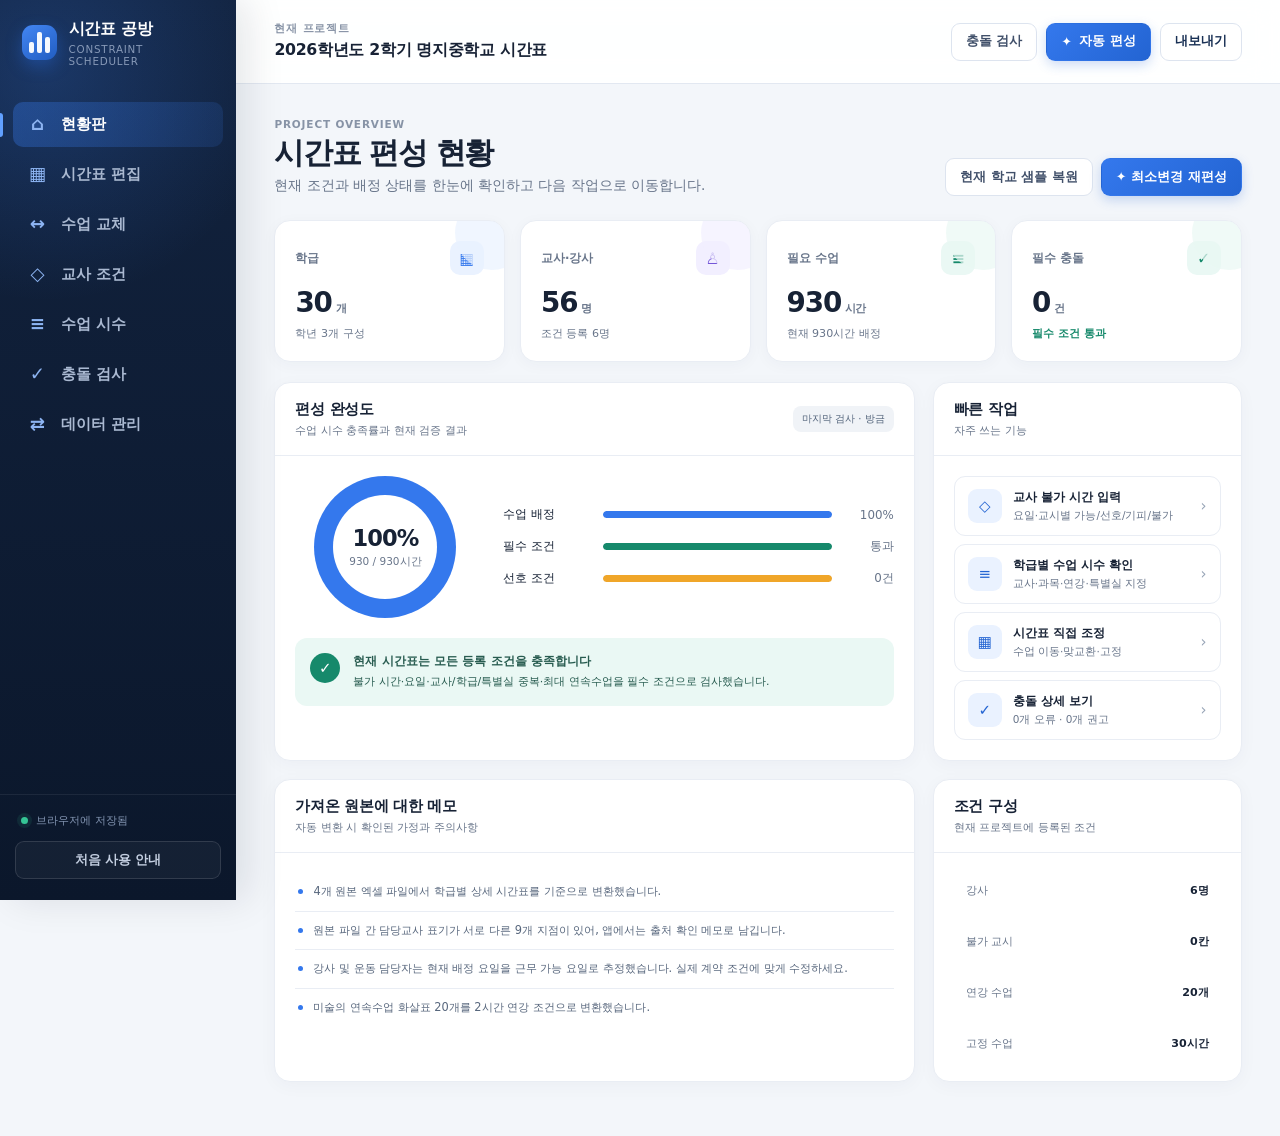
==== index.html @ 430f90cc "Add files via upload" ====
<!doctype html>
<html lang="ko">
<head>
  <meta charset="utf-8">
  <meta name="viewport" content="width=device-width, initial-scale=1">
  <meta name="theme-color" content="#12233f">
  <title>시간표 공방 · 제약 기반 학교 시간표</title>
  <link rel="stylesheet" href="styles.css">
</head>
<body>
  <div class="app-shell">
    <aside class="sidebar" id="sidebar">
      <div class="brand">
        <div class="brand-mark" aria-hidden="true"><span></span><span></span><span></span></div>
        <div><strong>시간표 공방</strong><small>Constraint Scheduler</small></div>
      </div>
      <nav class="nav" aria-label="주요 메뉴">
        <button class="nav-item is-active" data-view="dashboard"><span class="nav-icon">⌂</span><span>현황판</span></button>
        <button class="nav-item" data-view="timetable"><span class="nav-icon">▦</span><span>시간표 편집</span></button>
        <button class="nav-item" data-view="substitution"><span class="nav-icon">↔</span><span>수업 교체</span></button>
        <button class="nav-item" data-view="constraints"><span class="nav-icon">◇</span><span>교사 조건</span></button>
        <button class="nav-item" data-view="curriculum"><span class="nav-icon">≡</span><span>수업 시수</span></button>
        <button class="nav-item" data-view="validation"><span class="nav-icon">✓</span><span>충돌 검사</span><span class="nav-badge" id="nav-issue-badge">0</span></button>
        <button class="nav-item" data-view="data"><span class="nav-icon">⇄</span><span>데이터 관리</span></button>
      </nav>
      <div class="sidebar-foot">
        <div class="save-state"><span class="save-dot"></span><span id="save-label">브라우저에 저장됨</span></div>
        <button class="subtle-button full" id="help-button">처음 사용 안내</button>
      </div>
    </aside>

    <main class="main">
      <header class="topbar">
        <button class="icon-button mobile-menu" id="mobile-menu" aria-label="메뉴 열기">☰</button>
        <div class="project-heading">
          <span class="eyebrow">현재 프로젝트</span>
          <input id="project-name" class="project-name" value="시간표 프로젝트" aria-label="프로젝트 이름">
        </div>
        <div class="topbar-actions">
          <button class="subtle-button hide-mobile" id="validate-button">충돌 검사</button>
          <button class="primary-button" id="generate-button"><span>✦</span> 자동 편성</button>
          <button class="avatar-button" id="more-button" aria-label="빠른 내보내기">내보내기</button>
        </div>
      </header>

      <section id="view-root" class="view-root" aria-live="polite"></section>
    </main>
  </div>

  <div class="sidebar-scrim" id="sidebar-scrim"></div>
  <div class="toast-region" id="toast-region" aria-live="polite"></div>

  <dialog id="app-dialog" class="app-dialog">
    <form method="dialog" id="dialog-form">
      <div class="dialog-head">
        <div><span class="eyebrow" id="dialog-eyebrow">입력</span><h2 id="dialog-title">항목 추가</h2></div>
        <button class="icon-button" type="button" data-dialog-close aria-label="닫기">×</button>
      </div>
      <div class="dialog-body" id="dialog-body"></div>
      <div class="dialog-actions">
        <button class="subtle-button" type="button" data-dialog-close>취소</button>
        <button class="primary-button" id="dialog-submit" value="default">저장</button>
      </div>
    </form>
  </dialog>

  <input type="file" id="file-input" accept=".json,.csv" hidden>
  <script src="scheduler-core.js"></script>
  <script src="sample-data.js"></script>
  <script src="app.js"></script>
</body>
</html>
---- styles.css ----
:root {
  --navy-950: #0b172b;
  --navy-900: #12233f;
  --navy-800: #1a3155;
  --blue-700: #2364d2;
  --blue-600: #3478ed;
  --blue-100: #eaf2ff;
  --blue-50: #f5f8ff;
  --ink: #172235;
  --muted: #68758a;
  --line: #dde4ef;
  --line-soft: #e9edf4;
  --surface: #ffffff;
  --canvas: #f3f6fa;
  --amber: #f0a629;
  --amber-bg: #fff6e4;
  --red: #d94949;
  --red-bg: #fff0f0;
  --green: #16896b;
  --green-bg: #eaf8f4;
  --purple: #7456d8;
  --purple-bg: #f2efff;
  --shadow: 0 8px 28px rgba(24, 42, 72, .08);
  --radius: 16px;
  --sidebar: 236px;
}

* { box-sizing: border-box; }
html { font-size: 15px; }
body {
  margin: 0;
  color: var(--ink);
  background: var(--canvas);
  font-family: Pretendard, "Noto Sans KR", "Apple SD Gothic Neo", "Malgun Gothic", system-ui, sans-serif;
  -webkit-font-smoothing: antialiased;
}
button, input, select, textarea { font: inherit; }
button { cursor: pointer; }
button:focus-visible, input:focus-visible, select:focus-visible, textarea:focus-visible {
  outline: 3px solid rgba(52, 120, 237, .24);
  outline-offset: 2px;
}

.app-shell { min-height: 100vh; display: grid; grid-template-columns: var(--sidebar) minmax(0, 1fr); }
.sidebar {
  position: fixed;
  inset: 0 auto 0 0;
  width: var(--sidebar);
  z-index: 40;
  display: flex;
  flex-direction: column;
  color: #d9e3f4;
  background:
    radial-gradient(circle at 20% 8%, rgba(56, 122, 231, .24), transparent 27%),
    linear-gradient(180deg, var(--navy-900), var(--navy-950));
  box-shadow: 12px 0 36px rgba(11, 23, 43, .1);
}
.brand { height: 84px; display: flex; align-items: center; gap: 12px; padding: 0 22px; }
.brand strong { display: block; color: white; font-size: 1.08rem; letter-spacing: -.02em; }
.brand small { display: block; margin-top: 3px; color: #8799b7; font-size: .69rem; letter-spacing: .075em; text-transform: uppercase; }
.brand-mark { width: 35px; height: 35px; padding: 7px; border-radius: 11px; display: flex; align-items: flex-end; gap: 3px; background: linear-gradient(145deg, #4386f4, #215dc1); box-shadow: 0 6px 16px rgba(37, 103, 211, .42); }
.brand-mark span { flex: 1; display: block; border-radius: 2px; background: white; opacity: .95; }
.brand-mark span:nth-child(1) { height: 48%; }
.brand-mark span:nth-child(2) { height: 100%; }
.brand-mark span:nth-child(3) { height: 72%; }
.nav { display: flex; flex-direction: column; gap: 5px; padding: 18px 13px; }
.nav-item {
  position: relative;
  width: 100%;
  height: 45px;
  border: 0;
  border-radius: 10px;
  display: flex;
  align-items: center;
  gap: 12px;
  padding: 0 13px;
  color: #aab9d1;
  background: transparent;
  text-align: left;
  font-weight: 650;
  transition: .18s ease;
}
.nav-item:hover { color: white; background: rgba(255,255,255,.06); }
.nav-item.is-active { color: white; background: linear-gradient(100deg, rgba(55, 123, 238, .34), rgba(55, 123, 238, .14)); }
.nav-item.is-active::before { content: ""; position: absolute; left: -13px; width: 3px; height: 24px; border-radius: 0 3px 3px 0; background: #61a0ff; }
.nav-icon { width: 23px; color: #8db4f2; font-size: 1.22rem; line-height: 1; text-align: center; }
.nav-badge { margin-left: auto; min-width: 22px; height: 20px; padding: 0 6px; border-radius: 10px; display: grid; place-items: center; color: #ffdddd; background: rgba(217, 73, 73, .2); font-size: .72rem; }
.sidebar-foot { margin-top: auto; padding: 18px 15px 21px; border-top: 1px solid rgba(255,255,255,.07); }
.save-state { display: flex; align-items: center; gap: 8px; margin: 0 6px 13px; color: #8496b3; font-size: .76rem; }
.save-dot { width: 7px; height: 7px; border-radius: 50%; background: #35c495; box-shadow: 0 0 0 4px rgba(53,196,149,.1); }
.sidebar .subtle-button { color: #c3cee0; border-color: rgba(255,255,255,.12); background: rgba(255,255,255,.04); }

.main { grid-column: 2; min-width: 0; }
.topbar {
  position: sticky;
  top: 0;
  z-index: 25;
  height: 84px;
  display: flex;
  align-items: center;
  gap: 16px;
  padding: 0 clamp(20px, 3vw, 42px);
  border-bottom: 1px solid rgba(221, 228, 239, .85);
  background: rgba(255,255,255,.92);
  backdrop-filter: blur(14px);
}
.project-heading { min-width: 0; display: flex; flex-direction: column; }
.eyebrow { color: #8793a6; font-size: .7rem; font-weight: 750; letter-spacing: .08em; text-transform: uppercase; }
.project-name { width: min(480px, 45vw); margin: 3px 0 0 -5px; padding: 2px 5px; border: 0; border-radius: 5px; color: var(--ink); background: transparent; font-weight: 800; font-size: 1.05rem; letter-spacing: -.02em; }
.project-name:hover { background: var(--canvas); }
.topbar-actions { margin-left: auto; display: flex; align-items: center; gap: 9px; }
.view-root { min-height: calc(100vh - 84px); padding: 30px clamp(20px, 3vw, 42px) 54px; }

.primary-button, .subtle-button, .danger-button, .avatar-button, .icon-button, .segmented button {
  border: 1px solid transparent;
  border-radius: 9px;
  min-height: 38px;
  padding: 0 14px;
  display: inline-flex;
  align-items: center;
  justify-content: center;
  gap: 7px;
  font-weight: 720;
  font-size: .86rem;
  transition: transform .12s ease, box-shadow .16s ease, background .16s ease;
}
.primary-button { color: white; background: linear-gradient(135deg, var(--blue-600), var(--blue-700)); box-shadow: 0 4px 12px rgba(35,100,210,.23); }
.primary-button:hover { transform: translateY(-1px); box-shadow: 0 7px 18px rgba(35,100,210,.27); }
.primary-button:disabled { cursor: not-allowed; opacity: .55; transform: none; }
.subtle-button { color: #41506a; border-color: var(--line); background: white; }
.subtle-button:hover { border-color: #c4cedc; background: #fafbfd; }
.danger-button { color: var(--red); border-color: #f1c5c5; background: var(--red-bg); }
.avatar-button { min-width: 70px; color: var(--navy-800); border-color: var(--line); background: white; }
.icon-button { width: 38px; padding: 0; color: #66758c; border-color: var(--line); background: white; font-size: 1.2rem; }
.full { width: 100%; }
.mobile-menu { display: none; }

.page-head { display: flex; align-items: flex-end; justify-content: space-between; gap: 20px; margin-bottom: 24px; }
.page-head h1 { margin: 3px 0 4px; font-size: clamp(1.55rem, 2.4vw, 2rem); line-height: 1.2; letter-spacing: -.045em; }
.page-head p { margin: 0; color: var(--muted); font-size: .91rem; line-height: 1.55; }
.page-actions { display: flex; align-items: center; gap: 8px; flex-wrap: wrap; }

.metrics-grid { display: grid; grid-template-columns: repeat(4, minmax(0, 1fr)); gap: 15px; margin-bottom: 20px; }
.metric-card { position: relative; overflow: hidden; min-height: 126px; padding: 20px; border: 1px solid var(--line-soft); border-radius: var(--radius); background: var(--surface); box-shadow: 0 3px 15px rgba(27,46,78,.035); }
.metric-card::after { content: ""; position: absolute; width: 74px; height: 74px; right: -25px; top: -25px; border-radius: 50%; background: var(--tint, var(--blue-100)); opacity: .7; }
.metric-top { display: flex; justify-content: space-between; align-items: center; color: var(--muted); font-size: .78rem; font-weight: 700; }
.metric-icon { width: 34px; height: 34px; display: grid; place-items: center; border-radius: 10px; color: var(--tone, var(--blue-600)); background: var(--tint, var(--blue-100)); font-size: 1.06rem; }
.metric-value { margin-top: 14px; font-size: 1.85rem; line-height: 1; font-weight: 850; letter-spacing: -.04em; }
.metric-value small { margin-left: 4px; color: var(--muted); font-size: .72rem; font-weight: 650; }
.metric-caption { margin-top: 9px; color: var(--muted); font-size: .74rem; }
.metric-caption strong { color: var(--green); }

.dashboard-grid { display: grid; grid-template-columns: minmax(0, 1.7fr) minmax(290px, .82fr); gap: 18px; }
.stack { display: grid; gap: 18px; }
.panel { min-width: 0; border: 1px solid var(--line-soft); border-radius: var(--radius); background: white; box-shadow: 0 4px 18px rgba(22,41,73,.035); }
.panel-head { min-height: 66px; padding: 17px 20px; display: flex; align-items: center; justify-content: space-between; gap: 15px; border-bottom: 1px solid var(--line-soft); }
.panel-head h2, .panel-head h3 { margin: 0; font-size: .98rem; letter-spacing: -.02em; }
.panel-head p { margin: 4px 0 0; color: var(--muted); font-size: .74rem; }
.panel-body { padding: 20px; }
.panel.flush .panel-body { padding: 0; }

.progress-summary { display: grid; grid-template-columns: 180px minmax(0, 1fr); align-items: center; gap: 28px; }
.donut { --pct: 0; width: 142px; aspect-ratio: 1; margin: auto; border-radius: 50%; display: grid; place-items: center; background: conic-gradient(var(--blue-600) calc(var(--pct) * 1%), #edf1f6 0); }
.donut::before { content: ""; width: 104px; aspect-ratio: 1; border-radius: 50%; background: white; }
.donut-label { position: absolute; text-align: center; }
.donut-label strong { display: block; font-size: 1.5rem; letter-spacing: -.04em; }
.donut-label span { color: var(--muted); font-size: .7rem; }
.progress-lines { display: grid; gap: 16px; }
.progress-line { display: grid; grid-template-columns: 88px minmax(0, 1fr) 50px; align-items: center; gap: 12px; font-size: .79rem; }
.progress-line span:last-child { color: var(--muted); text-align: right; }
.bar { height: 7px; border-radius: 4px; overflow: hidden; background: #edf1f6; }
.bar > span { display: block; height: 100%; border-radius: inherit; background: var(--bar-color, var(--blue-600)); }

.quick-list { display: grid; gap: 8px; }
.quick-item { width: 100%; padding: 12px 13px; border: 1px solid var(--line-soft); border-radius: 11px; display: flex; align-items: center; gap: 11px; color: var(--ink); background: #fff; text-align: left; }
.quick-item:hover { border-color: #cbd7e8; background: var(--blue-50); }
.quick-item .q-icon { width: 34px; height: 34px; flex: 0 0 auto; border-radius: 9px; display: grid; place-items: center; color: var(--blue-700); background: var(--blue-100); }
.quick-item strong { display: block; font-size: .81rem; }
.quick-item small { display: block; margin-top: 3px; color: var(--muted); font-size: .7rem; }
.quick-item .arrow { margin-left: auto; color: #98a5b7; }

.status-banner { display: flex; align-items: flex-start; gap: 13px; padding: 15px; border-radius: 12px; color: #285c50; background: var(--green-bg); }
.status-banner.error { color: #963d3d; background: var(--red-bg); }
.status-banner.warning { color: #875d13; background: var(--amber-bg); }
.status-banner .status-icon { width: 30px; height: 30px; flex: 0 0 auto; border-radius: 50%; display: grid; place-items: center; color: white; background: var(--green); font-weight: 800; }
.status-banner.error .status-icon { background: var(--red); }
.status-banner.warning .status-icon { background: var(--amber); }
.status-banner strong { display: block; font-size: .82rem; }
.status-banner p { margin: 4px 0 0; font-size: .73rem; line-height: 1.55; }

.note-list, .issue-list { list-style: none; margin: 0; padding: 0; }
.note-list li { position: relative; padding: 10px 4px 10px 18px; border-bottom: 1px solid var(--line-soft); color: #58677d; font-size: .76rem; line-height: 1.55; }
.note-list li:last-child { border: 0; }
.note-list li::before { content: ""; position: absolute; left: 3px; top: 16px; width: 5px; height: 5px; border-radius: 50%; background: var(--blue-600); }

.toolbar { display: flex; align-items: center; gap: 9px; flex-wrap: wrap; margin-bottom: 14px; }
.toolbar .spacer { flex: 1; }
.field, .search-field { height: 38px; border: 1px solid var(--line); border-radius: 9px; padding: 0 11px; color: var(--ink); background: white; }
.search-field { min-width: 220px; padding-left: 34px; background: white url("data:image/svg+xml,%3Csvg xmlns='http://www.w3.org/2000/svg' width='16' height='16' viewBox='0 0 24 24' fill='none' stroke='%238795a8' stroke-width='2'%3E%3Ccircle cx='11' cy='11' r='8'/%3E%3Cpath d='m21 21-4.3-4.3'/%3E%3C/svg%3E") 10px center no-repeat; }
.segmented { display: inline-flex; padding: 3px; border: 1px solid var(--line); border-radius: 10px; background: #f4f6f9; }
.segmented button { min-height: 31px; padding: 0 12px; color: var(--muted); border: 0; background: transparent; box-shadow: none; }
.segmented button.is-active { color: var(--blue-700); background: white; box-shadow: 0 2px 7px rgba(27,46,78,.09); }

.timetable-layout { display: grid; grid-template-columns: minmax(0, 1fr) 280px; gap: 16px; align-items: start; }
.schedule-wrap { overflow: auto; border: 1px solid var(--line); border-radius: 14px; background: white; box-shadow: 0 4px 15px rgba(22,41,73,.035); }
.schedule-grid { width: 100%; min-width: 760px; border-collapse: separate; border-spacing: 0; table-layout: fixed; }
.schedule-grid th { height: 48px; padding: 8px; color: #526078; border-right: 1px solid var(--line); border-bottom: 1px solid var(--line); background: #f7f9fc; font-size: .77rem; }
.schedule-grid th:first-child { width: 58px; }
.schedule-grid th:last-child { border-right: 0; }
.schedule-grid td { height: 86px; padding: 6px; border-right: 1px solid var(--line-soft); border-bottom: 1px solid var(--line-soft); vertical-align: top; background: #fff; }
.schedule-grid tr:last-child td { border-bottom: 0; }
.schedule-grid td:last-child { border-right: 0; }
.schedule-grid td.period { padding-top: 14px; color: #8995a7; background: #fbfcfe; text-align: center; font-size: .72rem; font-weight: 750; }
.schedule-cell { position: relative; transition: background .15s ease; }
.schedule-cell:hover { background: var(--blue-50); }
.schedule-cell.drop-ready { box-shadow: inset 0 0 0 2px rgba(52,120,237,.3); }
.lesson-card { width: 100%; height: 100%; min-height: 68px; padding: 9px 10px; border: 1px solid #d9e4f7; border-left: 4px solid var(--lesson, var(--blue-600)); border-radius: 9px; color: #25334a; background: var(--lesson-bg, #f4f8ff); text-align: left; }
.lesson-card:hover { transform: translateY(-1px); box-shadow: 0 4px 11px rgba(30,62,108,.1); }
.lesson-card.is-selected { outline: 2px solid var(--blue-600); outline-offset: 2px; }
.lesson-card.is-locked::after { content: "●"; position: absolute; right: 8px; top: 5px; color: var(--amber); font-size: .55rem; }
.lesson-card strong { display: block; overflow: hidden; text-overflow: ellipsis; white-space: nowrap; font-size: .82rem; }
.lesson-card span { display: block; overflow: hidden; text-overflow: ellipsis; white-space: nowrap; margin-top: 5px; color: #66758a; font-size: .68rem; }
.lesson-card small { display: block; margin-top: 4px; color: #8a96a8; font-size: .62rem; }
.lesson-card.special { --lesson: #8b6cd9; --lesson-bg: #f5f1ff; }
.empty-slot { width: 100%; height: 100%; min-height: 68px; border: 1px dashed transparent; border-radius: 8px; color: transparent; background: transparent; }
.schedule-cell:hover .empty-slot, .has-selection .empty-slot { color: #94a3b7; border-color: #ccd7e7; }

.detail-card { position: sticky; top: 101px; padding: 19px; border: 1px solid var(--line-soft); border-radius: var(--radius); background: white; box-shadow: var(--shadow); }
.detail-card .placeholder { padding: 35px 5px; color: var(--muted); text-align: center; }
.detail-card .placeholder-icon { width: 54px; height: 54px; margin: 0 auto 12px; border-radius: 15px; display: grid; place-items: center; color: var(--blue-600); background: var(--blue-100); font-size: 1.4rem; }
.detail-card h3 { margin: 5px 0 4px; font-size: 1.15rem; letter-spacing: -.03em; }
.detail-card > p, .placeholder p { margin: 0; color: var(--muted); font-size: .74rem; line-height: 1.55; }
.detail-list { margin: 18px 0; display: grid; gap: 1px; border: 1px solid var(--line-soft); border-radius: 10px; overflow: hidden; background: var(--line-soft); }
.detail-row { padding: 10px 12px; display: flex; justify-content: space-between; gap: 12px; background: white; font-size: .74rem; }
.detail-row span { color: var(--muted); }
.detail-actions { display: grid; grid-template-columns: 1fr 1fr; gap: 8px; }

.split-layout { display: grid; grid-template-columns: 300px minmax(0, 1fr); gap: 17px; align-items: start; }
.master-list { overflow: hidden; border: 1px solid var(--line-soft); border-radius: var(--radius); background: white; }
.master-list-head { padding: 15px; border-bottom: 1px solid var(--line-soft); }
.master-list-head .search-field { width: 100%; min-width: 0; }
.master-items { max-height: calc(100vh - 260px); overflow: auto; padding: 7px; }
.master-item { width: 100%; padding: 11px; border: 0; border-radius: 10px; display: flex; align-items: center; gap: 10px; color: var(--ink); background: transparent; text-align: left; }
.master-item:hover { background: #f6f8fb; }
.master-item.is-active { background: var(--blue-100); }
.initial { width: 36px; height: 36px; flex: 0 0 auto; border-radius: 11px; display: grid; place-items: center; color: white; background: var(--avatar, var(--blue-600)); font-size: .76rem; font-weight: 800; }
.master-item strong { display: block; font-size: .8rem; }
.master-item small { display: block; margin-top: 3px; color: var(--muted); font-size: .68rem; }
.master-item .count { margin-left: auto; color: #7a8799; font-size: .68rem; }

.editor-panel { border: 1px solid var(--line-soft); border-radius: var(--radius); background: white; }
.editor-head { padding: 20px 22px; display: flex; align-items: center; gap: 13px; border-bottom: 1px solid var(--line-soft); }
.editor-head h2 { margin: 0; font-size: 1.15rem; letter-spacing: -.03em; }
.editor-head p { margin: 4px 0 0; color: var(--muted); font-size: .72rem; }
.editor-head .head-actions { margin-left: auto; display: flex; gap: 8px; }
.editor-body { padding: 22px; }
.form-grid { display: grid; grid-template-columns: repeat(2, minmax(0,1fr)); gap: 15px; }
.form-grid.four { grid-template-columns: repeat(4, minmax(0,1fr)); }
.form-group { display: grid; gap: 7px; }
.form-group.full-row { grid-column: 1 / -1; }
.form-label { color: #57667c; font-size: .73rem; font-weight: 720; }
.form-input, .form-select, .form-textarea { width: 100%; min-height: 40px; border: 1px solid var(--line); border-radius: 9px; padding: 0 11px; color: var(--ink); background: white; }
.form-textarea { min-height: 76px; padding-top: 10px; resize: vertical; }
.form-help { color: #8995a7; font-size: .67rem; line-height: 1.4; }
.section-divider { margin: 24px 0 17px; padding-top: 22px; border-top: 1px solid var(--line-soft); }
.section-title { display: flex; justify-content: space-between; gap: 15px; margin-bottom: 13px; }
.section-title h3 { margin: 0; font-size: .88rem; }
.section-title p { margin: 4px 0 0; color: var(--muted); font-size: .69rem; }

.day-toggles { display: flex; gap: 7px; flex-wrap: wrap; }
.day-toggle { min-width: 48px; height: 38px; border: 1px solid var(--line); border-radius: 9px; color: #65738a; background: white; font-size: .76rem; font-weight: 720; }
.day-toggle.is-on { color: var(--blue-700); border-color: #a9c7fa; background: var(--blue-100); }

.availability-wrap { overflow: auto; border: 1px solid var(--line); border-radius: 12px; }
.availability-grid { width: 100%; min-width: 570px; border-collapse: collapse; table-layout: fixed; }
.availability-grid th { height: 38px; color: var(--muted); border-bottom: 1px solid var(--line); border-right: 1px solid var(--line-soft); background: #f8fafc; font-size: .68rem; }
.availability-grid th:first-child { width: 54px; }
.availability-grid td { height: 45px; padding: 4px; border-right: 1px solid var(--line-soft); border-bottom: 1px solid var(--line-soft); }
.availability-grid tr:last-child td { border-bottom: 0; }
.availability-grid td:first-child { color: var(--muted); background: #fbfcfe; text-align: center; font-size: .67rem; font-weight: 750; }
.slot-state { width: 100%; height: 35px; border: 0; border-radius: 7px; display: grid; place-items: center; color: #9ba7b7; background: #f4f6f9; font-size: .65rem; }
.slot-state.prefer { color: #176c56; background: var(--green-bg); }
.slot-state.avoid { color: #8b651e; background: var(--amber-bg); }
.slot-state.unavailable { color: #9b4242; background: repeating-linear-gradient(135deg, #fff0f0, #fff0f0 5px, #fbe4e4 5px, #fbe4e4 10px); }
.legend { display: flex; gap: 13px; flex-wrap: wrap; margin-top: 10px; color: var(--muted); font-size: .66rem; }
.legend span { display: inline-flex; align-items: center; gap: 5px; }
.legend i { width: 10px; height: 10px; border-radius: 3px; background: var(--color); }

.table-panel { overflow: hidden; border: 1px solid var(--line-soft); border-radius: var(--radius); background: white; }
.table-scroll { overflow: auto; }
.data-table { width: 100%; border-collapse: collapse; min-width: 820px; }
.data-table th { height: 45px; padding: 0 14px; color: #6e7a8d; border-bottom: 1px solid var(--line); background: #f7f9fc; text-align: left; font-size: .71rem; font-weight: 760; white-space: nowrap; }
.data-table td { min-height: 50px; padding: 11px 14px; border-bottom: 1px solid var(--line-soft); color: #3a485d; font-size: .75rem; }
.data-table tbody tr:last-child td { border-bottom: 0; }
.data-table tbody tr:hover td { background: #fbfcff; }
.table-actions { display: flex; gap: 4px; }
.mini-button { width: 29px; height: 29px; border: 1px solid var(--line); border-radius: 7px; color: #6f7d90; background: white; }
.mini-button:hover { color: var(--blue-700); border-color: #b9cdf0; }
.pill { display: inline-flex; align-items: center; min-height: 23px; padding: 0 8px; border-radius: 12px; color: var(--blue-700); background: var(--blue-100); font-size: .66rem; font-weight: 720; white-space: nowrap; }
.pill.teacher { color: #6d50c1; background: var(--purple-bg); }
.pill.success { color: var(--green); background: var(--green-bg); }
.pill.warning { color: #936814; background: var(--amber-bg); }
.pill.error { color: var(--red); background: var(--red-bg); }
.empty-state { padding: 60px 20px; color: var(--muted); text-align: center; }
.empty-state strong { display: block; margin-bottom: 6px; color: #435168; }

.validation-summary { display: grid; grid-template-columns: repeat(3, minmax(0,1fr)); gap: 13px; margin-bottom: 18px; }
.validation-card { padding: 17px; border: 1px solid var(--line-soft); border-radius: 13px; display: flex; align-items: center; gap: 12px; background: white; }
.validation-card .v-icon { width: 39px; height: 39px; border-radius: 11px; display: grid; place-items: center; color: var(--tone); background: var(--tint); font-weight: 850; }
.validation-card strong { display: block; font-size: 1.25rem; }
.validation-card span { color: var(--muted); font-size: .7rem; }
.issue-item { padding: 14px 17px; border-bottom: 1px solid var(--line-soft); display: grid; grid-template-columns: 35px minmax(0,1fr) auto; gap: 12px; align-items: start; }
.issue-item:last-child { border-bottom: 0; }
.issue-dot { width: 30px; height: 30px; border-radius: 9px; display: grid; place-items: center; color: var(--tone); background: var(--tint); font-weight: 850; }
.issue-item strong { display: block; color: #344157; font-size: .78rem; }
.issue-item p { margin: 4px 0 0; color: var(--muted); font-size: .7rem; line-height: 1.5; }

.data-cards { display: grid; grid-template-columns: repeat(3, minmax(0, 1fr)); gap: 15px; }
.data-card { padding: 19px; border: 1px solid var(--line-soft); border-radius: var(--radius); background: white; }
.data-card .data-icon { width: 42px; height: 42px; margin-bottom: 15px; border-radius: 12px; display: grid; place-items: center; color: var(--tone, var(--blue-700)); background: var(--tint, var(--blue-100)); font-size: 1.25rem; }
.data-card h3 { margin: 0 0 6px; font-size: .9rem; }
.data-card p { min-height: 50px; margin: 0 0 15px; color: var(--muted); font-size: .72rem; line-height: 1.55; }
.danger-zone { margin-top: 18px; border-color: #f0cece; }

.app-dialog { width: min(580px, calc(100vw - 28px)); padding: 0; border: 0; border-radius: 17px; color: var(--ink); box-shadow: 0 24px 80px rgba(10,25,50,.25); }
.app-dialog::backdrop { background: rgba(10,22,41,.52); backdrop-filter: blur(3px); }
.app-dialog form { margin: 0; }
.dialog-head { padding: 20px 22px 16px; display: flex; justify-content: space-between; align-items: flex-start; border-bottom: 1px solid var(--line-soft); }
.dialog-head h2 { margin: 4px 0 0; font-size: 1.16rem; }
.dialog-body { max-height: 67vh; overflow: auto; padding: 21px 22px; }
.dialog-actions { padding: 14px 22px 20px; display: flex; justify-content: flex-end; gap: 8px; }

.toast-region { position: fixed; right: 22px; bottom: 22px; z-index: 100; width: min(360px, calc(100vw - 32px)); display: grid; gap: 8px; pointer-events: none; }
.toast { padding: 13px 15px; border: 1px solid rgba(255,255,255,.09); border-radius: 11px; display: flex; align-items: flex-start; gap: 10px; color: white; background: #172941; box-shadow: 0 12px 28px rgba(11,23,43,.23); animation: toast-in .24s ease; pointer-events: auto; }
.toast.success { background: #146c58; }
.toast.error { background: #a33d3d; }
.toast strong { display: block; font-size: .77rem; }
.toast span { display: block; margin-top: 3px; color: rgba(255,255,255,.8); font-size: .68rem; line-height: 1.45; }
@keyframes toast-in { from { transform: translateY(10px); opacity: 0; } }

.generating { position: fixed; inset: 0; z-index: 120; display: grid; place-items: center; background: rgba(10,22,41,.48); backdrop-filter: blur(4px); }
.generating-card { width: min(410px, calc(100vw - 36px)); padding: 28px; border-radius: 18px; color: var(--ink); background: white; box-shadow: 0 24px 70px rgba(11,23,43,.3); text-align: center; }
.spinner { width: 46px; height: 46px; margin: 0 auto 17px; border: 4px solid #dce8fb; border-top-color: var(--blue-600); border-radius: 50%; animation: spin .75s linear infinite; }
.generating-card h3 { margin: 0 0 7px; }
.generating-card p { margin: 0; color: var(--muted); font-size: .76rem; line-height: 1.55; }
@keyframes spin { to { transform: rotate(360deg); } }

.source-chip { display: inline-flex; align-items: center; gap: 6px; padding: 6px 9px; border-radius: 8px; color: #53647b; background: #f0f3f7; font-size: .67rem; }
.sidebar-scrim { display: none; }

.absence-panel { margin-bottom: 18px; }
.absence-controls { display: grid; grid-template-columns: 120px minmax(220px, 1.35fr) 140px 140px auto; gap: 12px; align-items: end; }
.absence-submit { min-height: 40px; white-space: nowrap; }
.exchange-results { display: grid; gap: 18px; }
.exchange-metrics { display: grid; grid-template-columns: repeat(4, minmax(0, 1fr)); gap: 11px; margin-top: 16px; }
.exchange-metrics > div { padding: 14px 16px; border: 1px solid var(--line-soft); border-radius: 12px; display: flex; align-items: center; justify-content: space-between; background: white; }
.exchange-metrics span { color: var(--muted); font-size: .71rem; }
.exchange-metrics strong { font-size: 1.25rem; }
.exchange-plan-grid { display: grid; grid-template-columns: repeat(2, minmax(0, 1fr)); gap: 13px; }
.exchange-plan { position: relative; padding: 17px; border: 1px solid var(--line-soft); border-radius: 14px; background: white; box-shadow: 0 3px 14px rgba(22,41,73,.035); }
.exchange-plan.recommended { border-color: #9fc1f8; box-shadow: 0 8px 24px rgba(52,120,237,.11); }
.exchange-plan.recommended::before { content: ""; position: absolute; inset: 0 auto 0 0; width: 4px; border-radius: 14px 0 0 14px; background: var(--blue-600); }
.exchange-plan-head { display: flex; align-items: flex-start; justify-content: space-between; gap: 10px; margin-bottom: 13px; }
.exchange-plan-head h3 { margin: 4px 0 0; font-size: .91rem; }
.plan-score { padding: 5px 8px; border-radius: 8px; color: #6a778b; background: #f1f4f8; font-size: .65rem; white-space: nowrap; }
.plan-steps { list-style: none; margin: 0 0 15px; padding: 0; display: grid; gap: 8px; }
.plan-steps li { padding: 9px 10px; border: 1px solid var(--line-soft); border-radius: 9px; display: grid; grid-template-columns: 42px minmax(0,1fr); gap: 9px; align-items: start; }
.plan-steps strong { display: block; font-size: .72rem; }
.plan-steps p { margin: 3px 0 0; color: var(--muted); font-size: .65rem; line-height: 1.45; }
.plan-method { min-height: 23px; border-radius: 7px; display: grid; place-items: center; font-size: .62rem; font-weight: 800; }
.plan-method.swap { color: var(--blue-700); background: var(--blue-100); }
.plan-method.substitute { color: #7955c4; background: var(--purple-bg); }
.affected-grid { display: grid; gap: 12px; }
.affected-card { overflow: hidden; border: 1px solid var(--line-soft); border-radius: 14px; background: white; }
.affected-head { padding: 14px 17px; border-bottom: 1px solid var(--line-soft); display: flex; align-items: center; justify-content: space-between; gap: 12px; }
.affected-head > div { display: flex; align-items: center; gap: 9px; }
.affected-head h3 { margin: 0; font-size: .86rem; }
.affected-head > span { color: var(--muted); font-size: .67rem; }
.candidate-columns { display: grid; grid-template-columns: repeat(2, minmax(0, 1fr)); }
.candidate-columns > div { padding: 15px 17px; }
.candidate-columns > div + div { border-left: 1px solid var(--line-soft); }
.candidate-columns h4 { margin: 0 0 9px; color: #4a5870; font-size: .72rem; }
.candidate-columns ul { list-style: none; margin: 0; padding: 0; display: grid; gap: 6px; }
.candidate-columns li { min-height: 34px; padding: 7px 9px; border-radius: 8px; display: flex; align-items: center; justify-content: space-between; gap: 10px; background: #f8fafc; }
.candidate-columns li strong { font-size: .69rem; white-space: nowrap; }
.candidate-columns li > span { color: var(--muted); font-size: .64rem; text-align: right; }
.candidate-columns .pill { margin-right: 5px; }

@media (max-width: 1100px) {
  .metrics-grid { grid-template-columns: repeat(2, minmax(0, 1fr)); }
  .dashboard-grid { grid-template-columns: 1fr; }
  .timetable-layout { grid-template-columns: 1fr; }
  .detail-card { position: static; }
  .form-grid.four { grid-template-columns: repeat(2, minmax(0,1fr)); }
  .data-cards { grid-template-columns: repeat(2, minmax(0,1fr)); }
  .absence-controls { grid-template-columns: repeat(2, minmax(0,1fr)); }
  .absence-submit { grid-column: 1 / -1; }
}

@media (max-width: 820px) {
  :root { --sidebar: 224px; }
  .app-shell { display: block; }
  .sidebar { transform: translateX(-105%); transition: transform .22s ease; }
  .sidebar.is-open { transform: translateX(0); }
  .sidebar-scrim { position: fixed; inset: 0; z-index: 35; background: rgba(9,20,38,.45); }
  .sidebar-scrim.is-open { display: block; }
  .main { width: 100%; }
  .mobile-menu { display: inline-flex; }
  .split-layout { grid-template-columns: 1fr; }
  .exchange-plan-grid { grid-template-columns: 1fr; }
  .master-items { max-height: 280px; }
  .project-name { width: 42vw; }
  .topbar { padding: 0 17px; }
  .view-root { padding: 24px 17px 44px; }
}

@media (max-width: 600px) {
  html { font-size: 14px; }
  .topbar { height: 72px; }
  .view-root { min-height: calc(100vh - 72px); }
  .project-heading .eyebrow { display: none; }
  .project-name { width: 35vw; }
  .hide-mobile, .avatar-button { display: none; }
  .primary-button { padding: 0 11px; }
  .page-head { align-items: flex-start; flex-direction: column; }
  .metrics-grid { grid-template-columns: 1fr 1fr; gap: 10px; }
  .metric-card { min-height: 112px; padding: 15px; }
  .metric-value { font-size: 1.55rem; }
  .progress-summary { grid-template-columns: 1fr; }
  .form-grid, .form-grid.four { grid-template-columns: 1fr; }
  .validation-summary, .data-cards { grid-template-columns: 1fr; }
  .absence-controls, .exchange-metrics, .candidate-columns { grid-template-columns: 1fr; }
  .candidate-columns > div + div { border-left: 0; border-top: 1px solid var(--line-soft); }
  .toolbar > * { flex: 1 1 auto; }
  .search-field { min-width: 0; width: 100%; }
  .toolbar .spacer { display: none; }
  .lesson-card { padding: 7px; }
}

@media print {
  .sidebar, .topbar, .page-head, .toolbar, .detail-card, .toast-region { display: none !important; }
  .app-shell, .main { display: block; }
  .view-root { padding: 0; }
  .schedule-wrap { border: 0; box-shadow: none; overflow: visible; }
  .schedule-grid { min-width: 0; font-size: 10px; }
}
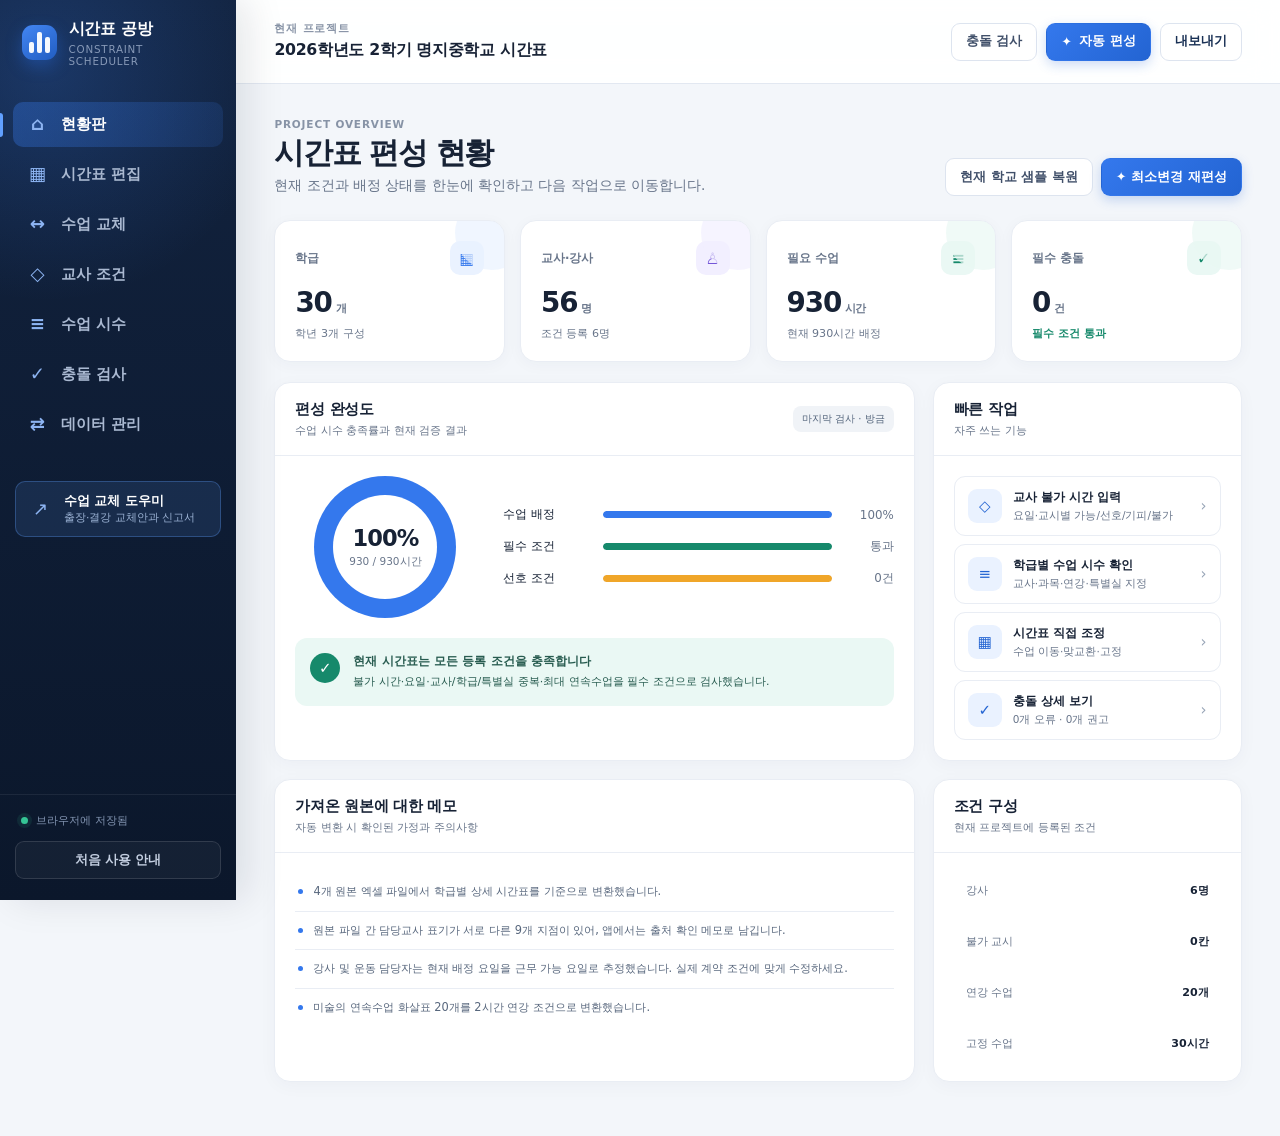
==== commit a2bfb4cb: "루트 앱에 수업 교체 도우미 입구 추가, 로컬 서버가 폴더 요청을 처리하도록 배포된 사이트의 루트에서 exchange-site로 가는 링크가 하나도 없어, 주소만 받은 사람은 예전" ====
--- a/index.html
+++ b/index.html
@@ -23,6 +23,12 @@
         <button class="nav-item" data-view="validation"><span class="nav-icon">✓</span><span>충돌 검사</span><span class="nav-badge" id="nav-issue-badge">0</span></button>
         <button class="nav-item" data-view="data"><span class="nav-icon">⇄</span><span>데이터 관리</span></button>
       </nav>
+
+      <a class="nav-out" href="exchange-site/">
+        <span class="nav-icon" aria-hidden="true">↗</span>
+        <span><strong>수업 교체 도우미</strong><small>출장·결강 교체안과 신고서</small></span>
+      </a>
+
       <div class="sidebar-foot">
         <div class="save-state"><span class="save-dot"></span><span id="save-label">브라우저에 저장됨</span></div>
         <button class="subtle-button full" id="help-button">처음 사용 안내</button>
@@ -65,8 +71,10 @@
   </dialog>
 
   <input type="file" id="file-input" accept=".json,.csv" hidden>
+  <input type="file" id="teacher-conditions-input" accept=".csv,text/csv" hidden>
   <script src="scheduler-core.js"></script>
   <script src="sample-data.js"></script>
+  <script src="xlsx-export.js"></script>
   <script src="app.js"></script>
 </body>
 </html>
--- a/styles.css
+++ b/styles.css
@@ -85,6 +85,16 @@
 .nav-item.is-active::before { content: ""; position: absolute; left: -13px; width: 3px; height: 24px; border-radius: 0 3px 3px 0; background: #61a0ff; }
 .nav-icon { width: 23px; color: #8db4f2; font-size: 1.22rem; line-height: 1; text-align: center; }
 .nav-badge { margin-left: auto; min-width: 22px; height: 20px; padding: 0 6px; border-radius: 10px; display: grid; place-items: center; color: #ffdddd; background: rgba(217, 73, 73, .2); font-size: .72rem; }
+.nav-out {
+  display: flex; align-items: center; gap: 12px;
+  margin: 16px 15px 0; padding: 11px 13px; border-radius: 10px;
+  border: 1px solid rgba(97, 160, 255, .3); background: rgba(97, 160, 255, .12);
+  color: #dbe7fb; text-decoration: none; transition: background .15s, border-color .15s;
+}
+.nav-out:hover { background: rgba(97, 160, 255, .22); border-color: rgba(97, 160, 255, .55); }
+.nav-out strong { display: block; font-size: .86rem; color: #fff; font-weight: 600; }
+.nav-out small { display: block; font-size: .72rem; color: #9db4d6; margin-top: 1px; }
+
 .sidebar-foot { margin-top: auto; padding: 18px 15px 21px; border-top: 1px solid rgba(255,255,255,.07); }
 .save-state { display: flex; align-items: center; gap: 8px; margin: 0 6px 13px; color: #8496b3; font-size: .76rem; }
 .save-dot { width: 7px; height: 7px; border-radius: 50%; background: #35c495; box-shadow: 0 0 0 4px rgba(53,196,149,.1); }
@@ -234,6 +244,22 @@
 .detail-row { padding: 10px 12px; display: flex; justify-content: space-between; gap: 12px; background: white; font-size: .74rem; }
 .detail-row span { color: var(--muted); }
 .detail-actions { display: grid; grid-template-columns: 1fr 1fr; gap: 8px; }
+.move-feedback { margin: 0 0 14px; overflow: hidden; border: 1px solid #f0c6c6; border-radius: 11px; background: #fffafa; }
+.move-feedback-head { padding: 11px 12px; display: flex; gap: 9px; align-items: flex-start; border-bottom: 1px solid #f3dada; background: #fff1f1; }
+.move-feedback-head > span { width: 23px; height: 23px; flex: 0 0 auto; display: grid; place-items: center; border-radius: 50%; color: white; background: var(--red); font-weight: 800; font-size: .7rem; }
+.move-feedback-head strong { color: #9b3131; font-size: .76rem; }
+.move-feedback-head p { margin: 3px 0 0; color: #835353; font-size: .67rem; line-height: 1.45; }
+.move-target { padding: 8px 11px; display: flex; justify-content: space-between; color: var(--muted); border-bottom: 1px solid #f2e3e3; font-size: .66rem; }
+.move-target strong { color: var(--ink); }
+.condition-list { max-height: 285px; overflow: auto; }
+.condition-row { padding: 8px 10px; display: grid; grid-template-columns: 43px minmax(0, 1fr) auto; gap: 8px; align-items: center; border-bottom: 1px solid #f1e7e7; }
+.condition-row:last-child { border-bottom: 0; }
+.condition-status { padding: 3px 5px; border-radius: 999px; color: #31715d; background: #e6f5ef; font-size: .57rem; font-weight: 800; text-align: center; }
+.condition-row.fail .condition-status { color: #a23a3a; background: #fbe2e2; }
+.condition-row.warning .condition-status { color: #8a6218; background: #fff1cf; }
+.condition-row strong { display: block; font-size: .65rem; }
+.condition-row small { display: block; margin-top: 2px; color: var(--muted); font-size: .58rem; line-height: 1.35; }
+.condition-value { color: #526078; font-size: .6rem; text-align: right; white-space: nowrap; }
 
 .split-layout { display: grid; grid-template-columns: 300px minmax(0, 1fr); gap: 17px; align-items: start; }
 .master-list { overflow: hidden; border: 1px solid var(--line-soft); border-radius: var(--radius); background: white; }
@@ -320,6 +346,10 @@
 .data-card .data-icon { width: 42px; height: 42px; margin-bottom: 15px; border-radius: 12px; display: grid; place-items: center; color: var(--tone, var(--blue-700)); background: var(--tint, var(--blue-100)); font-size: 1.25rem; }
 .data-card h3 { margin: 0 0 6px; font-size: .9rem; }
 .data-card p { min-height: 50px; margin: 0 0 15px; color: var(--muted); font-size: .72rem; line-height: 1.55; }
+.excel-export-card { grid-column: 1 / -1; display: grid; grid-template-columns: auto minmax(0, 1fr) auto; gap: 16px; align-items: center; border-color: #bce2d6; background: linear-gradient(135deg, #fff 0%, #f2fbf8 100%); }
+.excel-export-card .data-icon { margin: 0; font-size: .78rem; font-weight: 850; letter-spacing: -.02em; }
+.excel-export-card h3 { font-size: 1rem; }
+.excel-export-card p { min-height: 0; margin: 0; }
 .danger-zone { margin-top: 18px; border-color: #f0cece; }
 
 .app-dialog { width: min(580px, calc(100vw - 28px)); padding: 0; border: 0; border-radius: 17px; color: var(--ink); box-shadow: 0 24px 80px rgba(10,25,50,.25); }
@@ -329,6 +359,7 @@
 .dialog-head h2 { margin: 4px 0 0; font-size: 1.16rem; }
 .dialog-body { max-height: 67vh; overflow: auto; padding: 21px 22px; }
 .dialog-actions { padding: 14px 22px 20px; display: flex; justify-content: flex-end; gap: 8px; }
+.bulk-textarea { min-height: 330px; resize: vertical; white-space: pre; overflow: auto; font-family: Consolas, "Courier New", monospace; font-size: .67rem; line-height: 1.55; }
 
 .toast-region { position: fixed; right: 22px; bottom: 22px; z-index: 100; width: min(360px, calc(100vw - 32px)); display: grid; gap: 8px; pointer-events: none; }
 .toast { padding: 13px 15px; border: 1px solid rgba(255,255,255,.09); border-radius: 11px; display: flex; align-items: flex-start; gap: 10px; color: white; background: #172941; box-shadow: 0 12px 28px rgba(11,23,43,.23); animation: toast-in .24s ease; pointer-events: auto; }
@@ -353,6 +384,7 @@
 .absence-submit { min-height: 40px; white-space: nowrap; }
 .exchange-results { display: grid; gap: 18px; }
 .exchange-metrics { display: grid; grid-template-columns: repeat(4, minmax(0, 1fr)); gap: 11px; margin-top: 16px; }
+.exchange-metrics.three { grid-template-columns: repeat(3, minmax(0, 1fr)); }
 .exchange-metrics > div { padding: 14px 16px; border: 1px solid var(--line-soft); border-radius: 12px; display: flex; align-items: center; justify-content: space-between; background: white; }
 .exchange-metrics span { color: var(--muted); font-size: .71rem; }
 .exchange-metrics strong { font-size: 1.25rem; }
@@ -368,8 +400,7 @@
 .plan-steps strong { display: block; font-size: .72rem; }
 .plan-steps p { margin: 3px 0 0; color: var(--muted); font-size: .65rem; line-height: 1.45; }
 .plan-method { min-height: 23px; border-radius: 7px; display: grid; place-items: center; font-size: .62rem; font-weight: 800; }
-.plan-method.swap { color: var(--blue-700); background: var(--blue-100); }
-.plan-method.substitute { color: #7955c4; background: var(--purple-bg); }
+.plan-method.reciprocal { color: #176c56; background: var(--green-bg); }
 .affected-grid { display: grid; gap: 12px; }
 .affected-card { overflow: hidden; border: 1px solid var(--line-soft); border-radius: 14px; background: white; }
 .affected-head { padding: 14px 17px; border-bottom: 1px solid var(--line-soft); display: flex; align-items: center; justify-content: space-between; gap: 12px; }
@@ -377,6 +408,7 @@
 .affected-head h3 { margin: 0; font-size: .86rem; }
 .affected-head > span { color: var(--muted); font-size: .67rem; }
 .candidate-columns { display: grid; grid-template-columns: repeat(2, minmax(0, 1fr)); }
+.candidate-columns.single { grid-template-columns: 1fr; }
 .candidate-columns > div { padding: 15px 17px; }
 .candidate-columns > div + div { border-left: 1px solid var(--line-soft); }
 .candidate-columns h4 { margin: 0 0 9px; color: #4a5870; font-size: .72rem; }
@@ -429,6 +461,8 @@
   .progress-summary { grid-template-columns: 1fr; }
   .form-grid, .form-grid.four { grid-template-columns: 1fr; }
   .validation-summary, .data-cards { grid-template-columns: 1fr; }
+  .excel-export-card { grid-template-columns: auto minmax(0, 1fr); }
+  .excel-export-card .primary-button { grid-column: 1 / -1; width: 100%; }
   .absence-controls, .exchange-metrics, .candidate-columns { grid-template-columns: 1fr; }
   .candidate-columns > div + div { border-left: 0; border-top: 1px solid var(--line-soft); }
   .toolbar > * { flex: 1 1 auto; }
